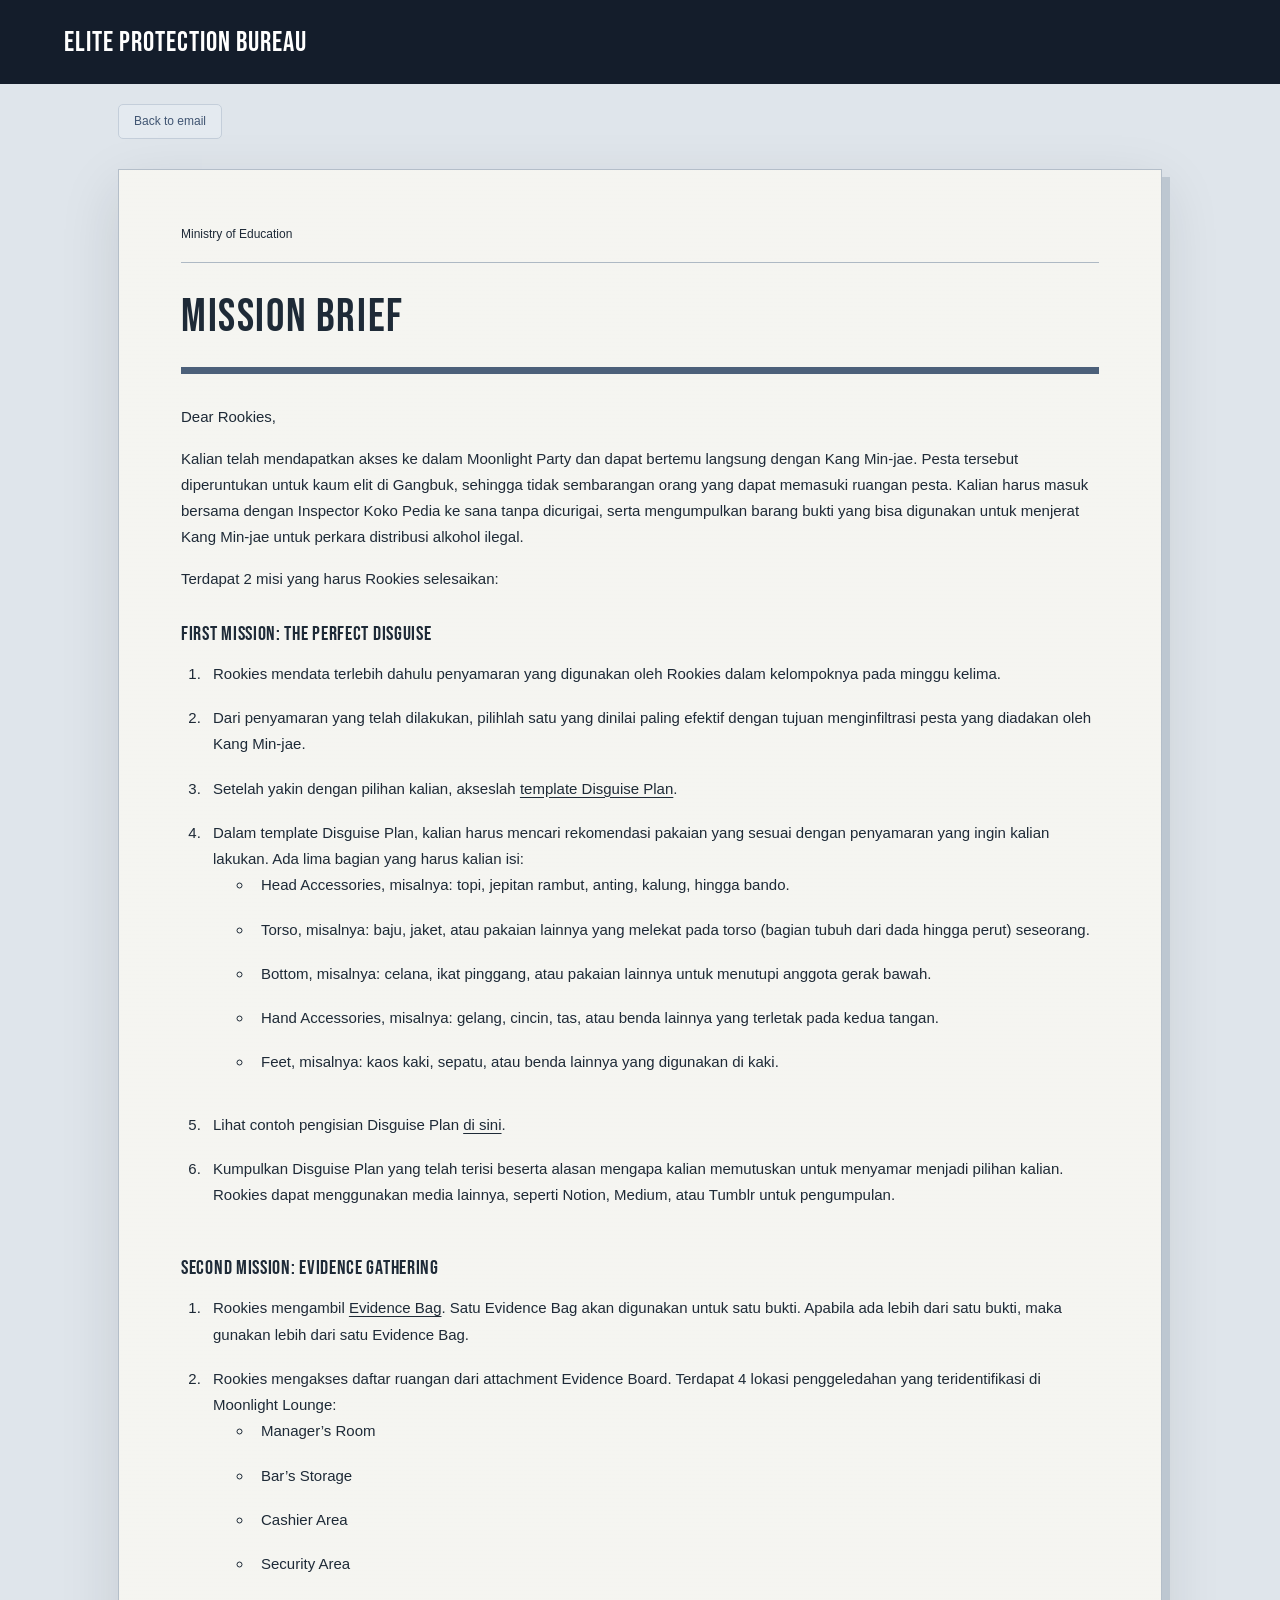
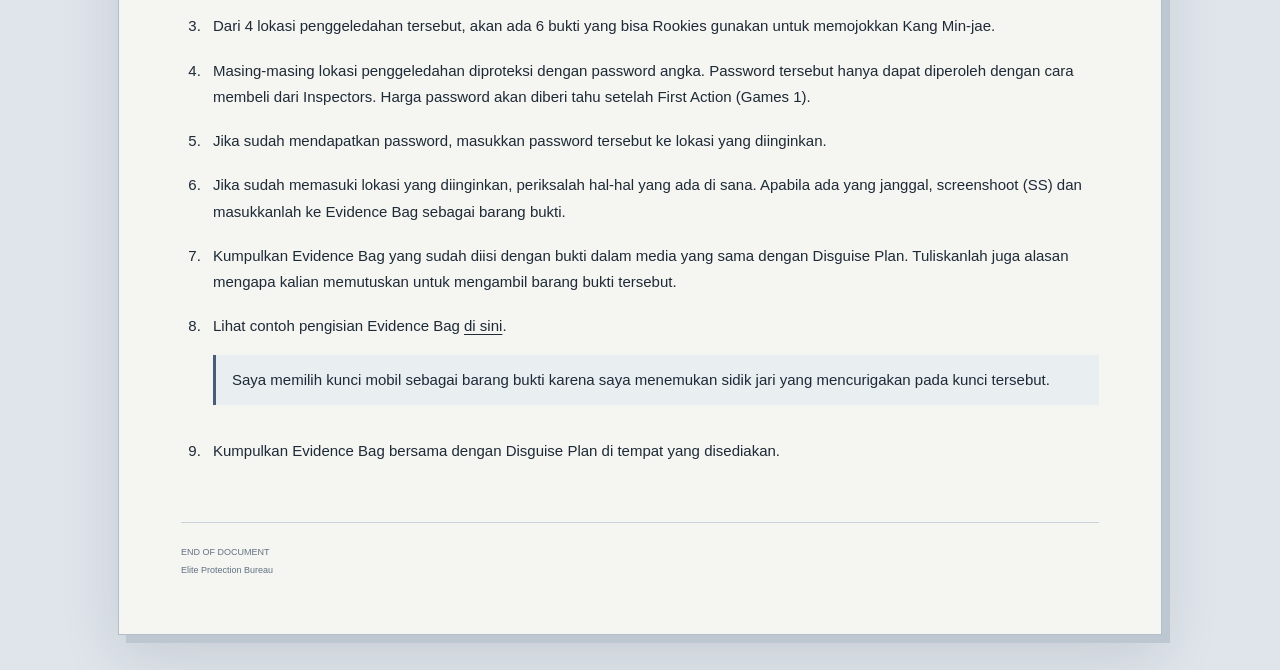
==== mission-brief.html @ 7bb14b02 "Add files via upload" ====
<!doctype html>
<html lang="id">
<head>
  <meta charset="utf-8">
  <meta name="viewport" content="width=device-width, initial-scale=1">
  <title>Mission Brief - Elite Protection Bureau</title>
  <link rel="stylesheet" href="style.css">
</head>
<body>
  <header><a href="index.html" class="brand"><span>Elite Protection Bureau</span></a></header>
  <main class="document">
    <a class="back" href="index.html#gangbuk">Back to email</a>
    <div class="paper">
      <div class="docmeta">Ministry of Education</div>
      <h1>Mission Brief</h1><div class="rule"></div>
      <p>Dear Rookies,</p>
<p>Kalian telah mendapatkan akses ke dalam Moonlight Party dan dapat bertemu langsung dengan Kang Min-jae. Pesta tersebut diperuntukan untuk kaum elit di Gangbuk, sehingga tidak sembarangan orang yang dapat memasuki ruangan pesta. Kalian harus masuk bersama dengan Inspector Koko Pedia ke sana tanpa dicurigai, serta mengumpulkan barang bukti yang bisa digunakan untuk menjerat Kang Min-jae untuk perkara distribusi alkohol ilegal.</p>
<p>Terdapat 2 misi yang harus Rookies selesaikan:</p>
      <h2>First Mission: The Perfect Disguise</h2><ol class="instructions"><li>Rookies mendata terlebih dahulu penyamaran yang digunakan oleh Rookies dalam kelompoknya pada minggu kelima.</li><li>Dari penyamaran yang telah dilakukan, pilihlah satu yang dinilai paling efektif dengan tujuan menginfiltrasi pesta yang diadakan oleh Kang Min-jae.</li><li>Setelah yakin dengan pilihan kalian, akseslah <a class="textlink" href="https://drive.google.com/file/d/1L9ScygxoF6zuB1mwdqoxrnJUR7nCBZ0L/view?usp=sharing" target="_blank" rel="noopener">template Disguise Plan</a>.</li><li>Dalam template Disguise Plan, kalian harus mencari rekomendasi pakaian yang sesuai dengan penyamaran yang ingin kalian lakukan. Ada lima bagian yang harus kalian isi:<ul><li>Head Accessories, misalnya: topi, jepitan rambut, anting, kalung, hingga bando.</li><li>Torso, misalnya: baju, jaket, atau pakaian lainnya yang melekat pada torso (bagian tubuh dari dada hingga perut) seseorang.</li><li>Bottom, misalnya: celana, ikat pinggang, atau pakaian lainnya untuk menutupi anggota gerak bawah.</li><li>Hand Accessories, misalnya: gelang, cincin, tas, atau benda lainnya yang terletak pada kedua tangan.</li><li>Feet, misalnya: kaos kaki, sepatu, atau benda lainnya yang digunakan di kaki.</li></ul></li><li>Lihat contoh pengisian Disguise Plan <a class="textlink" href="https://drive.google.com/file/d/1jbkKzRZ14lFsRYveIfyS_Ub8p5sY_8SO/view?usp=sharing" target="_blank" rel="noopener">di sini</a>.</li><li>Kumpulkan Disguise Plan yang telah terisi beserta alasan mengapa kalian memutuskan untuk menyamar menjadi pilihan kalian. Rookies dapat menggunakan media lainnya, seperti Notion, Medium, atau Tumblr untuk pengumpulan.</li></ol>
      <h2>Second Mission: Evidence Gathering</h2><ol class="instructions"><li>Rookies mengambil <a class="textlink" href="https://drive.google.com/file/d/1de2OKf4mNOyyqEuaVNFqo8jwfo0HwIqU/view?usp=sharing" target="_blank" rel="noopener">Evidence Bag</a>. Satu Evidence Bag akan digunakan untuk satu bukti. Apabila ada lebih dari satu bukti, maka gunakan lebih dari satu Evidence Bag.</li><li>Rookies mengakses daftar ruangan dari attachment Evidence Board. Terdapat 4 lokasi penggeledahan yang teridentifikasi di Moonlight Lounge:<ul><li>Manager’s Room</li><li>Bar’s Storage</li><li>Cashier Area</li><li>Security Area</li></ul></li><li>Dari 4 lokasi penggeledahan tersebut, akan ada 6 bukti yang bisa Rookies gunakan untuk memojokkan Kang Min-jae.</li><li>Masing-masing lokasi penggeledahan diproteksi dengan password angka. Password tersebut hanya dapat diperoleh dengan cara membeli dari Inspectors. Harga password akan diberi tahu setelah First Action (Games 1).</li><li>Jika sudah mendapatkan password, masukkan password tersebut ke lokasi yang diinginkan.</li><li>Jika sudah memasuki lokasi yang diinginkan, periksalah hal-hal yang ada di sana. Apabila ada yang janggal, screenshoot (SS) dan masukkanlah ke Evidence Bag sebagai barang bukti.</li><li>Kumpulkan Evidence Bag yang sudah diisi dengan bukti dalam media yang sama dengan Disguise Plan. Tuliskanlah juga alasan mengapa kalian memutuskan untuk mengambil barang bukti tersebut.</li><li>Lihat contoh pengisian Evidence Bag <a class="textlink" href="https://drive.google.com/file/d/1eRiCb6piUPJ-LypG3esC5H9lQ0Cbd0ZK/view?usp=sharing" target="_blank" rel="noopener">di sini</a>.<blockquote>Saya memilih kunci mobil sebagai barang bukti karena saya menemukan sidik jari yang mencurigakan pada kunci tersebut.</blockquote></li><li>Kumpulkan Evidence Bag bersama dengan Disguise Plan di tempat yang disediakan.</li></ol>
      <div class="signature">END OF DOCUMENT<br>Elite Protection Bureau</div>
    </div>
  </main>
</body>
</html>
---- style.css ----
:root {
  --ink: #1e2a37;
  --navy: #141d2b;
  --muted: #617283;
  --line: #c9d2db;
  --pale: #edf1f5;
  --blue: #4c607a;
}
* {
  box-sizing: border-box;
}
body {
  margin: 0;
  color: var(--ink);
  background: #dfe5eb;
  font:
    15px/1.75 Arial,
    sans-serif;
}
a {
  color: inherit;
  text-decoration: none;
}
button,
input {
  font: inherit;
}
button,
a,
input {
  outline-offset: 5px;
}
button {
  cursor: pointer;
}
header {
  height: 84px;
  background: var(--navy);
  color: #fff;
  display: flex;
  align-items: center;
  justify-content: space-between;
  padding: 0 5vw;
}
.brand {
  font-size: 18px;
  letter-spacing: 3px;
  font-weight: bold;
}
.brand span {
  display: block;
  font-size: 9px;
  letter-spacing: 2.8px;
  color: #aab7c6;
  margin-left: 28px;
}
.classified {
  font-size: 10px;
  letter-spacing: 2px;
  border: 1px solid #617283;
  padding: 7px 13px;
}
footer {
  padding: 26px 5vw;
  display: flex;
  justify-content: space-between;
  color: #617283;
  font-size: 9px;
  letter-spacing: 2px;
}
.mailapp {
  max-width: 1400px;
  margin: 36px auto;
  min-height: 640px;
  display: grid;
  grid-template-columns: 235px 1fr;
  background: white;
  border: 1px solid var(--line);
  box-shadow: 0 16px 48px #1e2a3712;
}
aside {
  background: #e9eef3;
  border-right: 1px solid var(--line);
  padding: 32px 22px;
  position: relative;
}
.eyebrow {
  font-size: 9px;
  letter-spacing: 2px;
  color: var(--muted);
}
aside h2 {
  font-size: 27px;
  margin: 15px 0 30px;
}
.folder {
  background: #4c607a;
  color: white;
  padding: 12px 16px;
  border-radius: 3px;
}
.folder b {
  float: right;
  font-size: 12px;
}
.asidebottom {
  position: absolute;
  bottom: 30px;
  font-size: 10px;
  letter-spacing: 1px;
}
.asidebottom small {
  font-size: 9px;
  letter-spacing: 0;
}
.mailmain {
  padding: 32px 40px;
}
.mailtop {
  display: flex;
  align-items: center;
  justify-content: space-between;
  border-bottom: 1px solid var(--line);
  padding-bottom: 24px;
}
.mailtop h1 {
  font-size: 25px;
  margin: 0;
}
.mailtop small {
  font-size: 9px;
  margin-left: 14px;
  letter-spacing: 2px;
  color: var(--muted);
}
.mailtop > span {
  font-size: 9px;
  letter-spacing: 1px;
  color: var(--muted);
}
.mailrow {
  width: 100%;
  display: flex;
  align-items: center;
  gap: 18px;
  text-align: left;
  background: var(--pale);
  border: 1px solid var(--line);
  border-left: 3px solid var(--blue);
  padding: 25px;
  margin-top: 26px;
  color: var(--ink);
}
.mailrow:hover {
  background: #e1e8f0;
}
.avatar {
  display: grid;
  place-items: center;
  width: 44px;
  height: 44px;
  flex-shrink: 0;
  background: #dbe2ea;
  color: #4c607a;
  border: 1px solid #bdc9d6;
  font-size: 12px;
  font-weight: bold;
  border-radius: 50%;
}
.mailrow strong,
.mailrow b,
.mailrow small {
  display: block;
}
.mailrow strong {
  font-size: 11px;
  color: var(--muted);
}
.mailrow b {
  font-size: 16px;
  margin: 4px 0;
}
.mailrow small {
  font-size: 12px;
  color: var(--muted);
}
.rowarrow {
  margin-left: auto;
  font-size: 22px;
}
.back {
  background: none;
  border: 0;
  padding: 0;
  color: var(--muted);
  font-size: 12px;
  display: inline-block;
  margin: 20px 0 30px;
}
article h1 {
  font:
    42px/1.18 Georgia,
    serif;
  margin: 14px 0 26px;
}
.sender {
  display: flex;
  gap: 13px;
  align-items: center;
  border-bottom: 1px solid var(--line);
  padding-bottom: 23px;
}
.sender strong {
  font-size: 12px;
}
.sender small {
  display: block;
  font-size: 11px;
  color: var(--muted);
}
.badge {
  margin-left: auto;
  font-size: 9px;
  letter-spacing: 1px;
  border: 1px solid var(--line);
  padding: 4px 9px;
}
.mailbody {
  max-width: 850px;
  padding: 14px 0 24px;
}
.mailbody p {
  margin: 22px 0;
}
.attachmentheading {
  border-top: 1px solid var(--line);
  padding-top: 22px;
  font-size: 10px;
  letter-spacing: 2px;
}
.attachmentheading span {
  float: right;
  color: var(--muted);
}
.attachments {
  display: grid;
  grid-template-columns: repeat(2, 1fr);
  gap: 14px;
  margin-top: 17px;
}
.attachment {
  border: 1px solid var(--line);
  padding: 19px;
  background: #f6f8fa;
  display: grid;
  grid-template-columns: 35px 1fr;
  gap: 3px 12px;
}
.attachment:hover {
  border-color: var(--blue);
  background: #edf1f5;
}
.fileicon {
  grid-row: span 3;
  border: 1px solid #b7c3d0;
  height: 38px;
  display: grid;
  place-items: center;
  font-size: 11px;
}
.attachment strong {
  font-size: 12px;
}
.attachment small {
  font-size: 11px;
  color: var(--muted);
}
.filetype {
  font-size: 8px;
  letter-spacing: 1.4px;
  color: var(--blue);
  margin-top: 6px;
}
.document {
  max-width: 1100px;
  margin: 0 auto;
  padding: 0 28px 35px;
}
.paper {
  position: relative;
  background: #f5f5f1;
  padding: 55px 62px;
  box-shadow:
    8px 8px 0 #bdc7d1,
    0 20px 55px #141d2b20;
  border: 1px solid #b4bec9;
  background-image: repeating-linear-gradient(0deg, transparent, transparent 3px, #1e2a3702 4px);
}
.docmeta {
  font: 9px/1.6 monospace;
  letter-spacing: 2px;
  border-bottom: 1px solid #aeb9c4;
  padding-bottom: 18px;
  display: flex;
  justify-content: space-between;
}
.paper h1 {
  font:
    42px/1.18 Georgia,
    serif;
  margin: 45px 0 22px;
}
.stamp {
  position: absolute;
  right: 58px;
  top: 110px;
  border: 2px solid #617283;
  color: #617283;
  font: 10px monospace;
  letter-spacing: 2px;
  transform: rotate(-8deg);
  padding: 6px;
}
.rule {
  height: 7px;
  background: var(--blue);
  margin-bottom: 30px;
}
.paper p {
  font-family: Georgia, serif;
  font-size: 16px;
}
.signature {
  font: 9px/2 monospace;
  letter-spacing: 2px;
  border-top: 1px solid var(--line);
  margin-top: 40px;
  padding-top: 20px;
  color: var(--muted);
}
.note {
  color: var(--muted);
  font: 12px/1.7 Arial !important;
}
.paper h2 {
  font:
    20px Georgia,
    serif;
  margin: 30px 0 15px;
}
.paper h2 small {
  font: 9px Arial;
  letter-spacing: 1px;
  margin-left: 12px;
}
.tablewrap {
  overflow-x: auto;
}
table {
  border-collapse: collapse;
  width: 100%;
  font-size: 11px;
  line-height: 1.6;
}
th {
  text-align: left;
  background: var(--blue);
  color: #fff;
  font-size: 9px;
  letter-spacing: 0.7px;
  padding: 12px;
}
td {
  padding: 12px;
  border-bottom: 1px solid var(--line);
  min-width: 100px;
}
tbody tr:nth-child(even) {
  background: #e7ebee;
}
[hidden] {
  display: none !important;
}
@media (max-width: 760px) {
  header {
    height: 73px;
    padding: 0 20px;
  }
  .brand {
    font-size: 14px;
    letter-spacing: 2px;
  }
  .brand span {
    font-size: 7px;
  }
  .classified {
    font-size: 7px;
    padding: 5px;
    letter-spacing: 1px;
  }
  .mailapp {
    margin: 16px;
    display: block;
    min-height: 70vh;
  }
  aside {
    padding: 16px;
    border-right: 0;
    border-bottom: 1px solid var(--line);
  }
  aside h2,
  .asidebottom,
  aside .eyebrow {
    display: none;
  }
  .folder {
    padding: 8px 13px;
  }
  .mailmain {
    padding: 22px 18px;
  }
  .mailtop small,
  .mailtop > span {
    display: none;
  }
  .mailrow {
    padding: 17px 12px;
    gap: 11px;
  }
  .mailrow small {
    display: none;
  }
  .mailrow b {
    font-size: 14px;
  }
  article h1 {
    font-size: 32px;
  }
  .badge {
    display: none;
  }
  .attachments {
    grid-template-columns: 1fr;
  }
  .mailbody {
    font-size: 14px;
  }
  .document {
    padding: 0 15px 30px;
  }
  .paper {
    padding: 30px 22px;
  }
  .docmeta {
    font-size: 7px;
    gap: 10px;
    letter-spacing: 1px;
  }
  .paper h1 {
    font-size: 30px;
    margin-top: 55px;
  }
  .stamp {
    top: 90px;
    right: 22px;
    font-size: 8px;
  }
  .paper p {
    font-size: 15px;
  }
}
body,
button,
input,
table,
.paper p {
  font-family: Helvetica, "Helvetica Neue", Arial, sans-serif;
}
h1,
h2,
article h1,
.paper h1,
.paper h2,
.brand {
  font-family: "Helvetica Neue", Helvetica, Arial, sans-serif;
  font-weight: 400;
  letter-spacing: 1px;
}
.brand {
  display: flex;
  align-items: center;
  gap: 16px;
  font-size: 28px;
  letter-spacing: 2px;
}
.brand img {
  width: 46px;
  height: 46px;
  object-fit: contain;
}
.brand span {
  display: inline;
  font-size: inherit;
  margin: 0;
  color: #fff;
  letter-spacing: inherit;
}
.mailrow {
  background: white;
  border-left: 0;
  border-right: 0;
  border-top: 0;
  border-bottom: 1px solid #d6dde5;
  margin: 0;
  padding: 17px 12px;
}
.mailrow > span {
  display: grid;
  grid-template-columns: 190px 1fr;
  gap: 20px;
  width: 100%;
}
.mailrow strong {
  font-size: 13px;
  color: var(--ink);
}
.mailrow b {
  font-size: 14px;
  font-weight: 400;
  margin: 0;
}
.mailtop {
  padding-bottom: 18px;
}
.sender {
  display: block;
}
.sender small {
  margin-top: 3px;
}
.mailtop h1 {
  font-size: 30px;
}
.attachmentheading {
  font-size: 12px;
  letter-spacing: 0;
  text-transform: none;
}
.attachments {
  grid-template-columns: repeat(4, minmax(0, 1fr));
}
.attachment {
  display: flex;
  flex-direction: column;
  gap: 16px;
  padding: 20px 15px;
  background: white;
  min-height: 132px;
}
.attachment svg {
  width: 32px;
  height: 38px;
  fill: #e5ebf1;
  stroke: #8d9dae;
  stroke-width: 1.3;
}
.attachment strong {
  font-weight: 400;
  line-height: 1.5;
}
.docmeta {
  justify-content: flex-start;
}
.paper h1 {
  margin-top: 28px;
  font-size: 46px;
}
.paper p {
  font-size: 15px;
}
.instructions {
  padding-left: 24px;
}
.instructions li {
  padding: 0 0 18px 8px;
}
.mailapp {
  margin-bottom: 36px;
}
@media (max-width: 760px) {
  .brand {
    font-size: 22px;
    gap: 11px;
  }
  .brand img {
    width: 36px;
    height: 36px;
  }
  .brand span {
    font-size: 22px;
  }
  .mailrow > span {
    display: block;
  }
  .mailrow strong {
    margin-bottom: 6px;
  }
  .attachments {
    grid-template-columns: repeat(2, minmax(0, 1fr));
  }
  .attachment {
    min-height: 135px;
  }
  .paper h1 {
    font-size: 36px;
    margin-top: 25px;
  }
  .instructions li {
    padding-left: 4px;
  }
  .example {
    padding: 15px;
  }
  .paper h2 {
    font-size: 27px;
  }
}
@media (max-width: 380px) {
  .attachments {
    grid-template-columns: 1fr;
  }
  .brand span {
    font-size: 19px;
  }
}

.back {
  display: inline-flex;
  align-items: center;
  justify-content: center;
  background: #e4eaf0;
  color: #405572;
  border: 1px solid #c4ceda;
  border-radius: 5px;
  padding: 8px 15px;
  font-family: Helvetica, "Helvetica Neue", Arial, sans-serif;
  font-size: 12px;
  line-height: 1.4;
}
.back:hover {
  background: #d7e0e9;
}
.docmeta {
  font-family: Helvetica, "Helvetica Neue", Arial, sans-serif;
  font-size: 12px;
  letter-spacing: 0;
  text-transform: none;
}
.signature {
  font-family: Helvetica, "Helvetica Neue", Arial, sans-serif;
  letter-spacing: 0;
}
.email-subject {
  display: flex;
  align-items: center;
  gap: 15px;
  margin: 4px 0 30px;
}
.email-subject h1 {
  font-family: Helvetica, "Helvetica Neue", Arial, sans-serif;
  font-size: 28px;
  font-weight: 400;
  line-height: 1.35;
  letter-spacing: 0;
  margin: 0;
}
.inbox-chip {
  font-size: 11px;
  background: #e5e7e8;
  border-radius: 4px;
  color: #55616b;
  padding: 1px 7px;
  flex-shrink: 0;
}
.sender {
  padding: 0 0 26px;
  line-height: 1.6;
  border-bottom: 0;
}
.sender-line {
  display: flex;
  align-items: center;
  gap: 7px;
  flex-wrap: wrap;
}
.sender-line strong {
  font-size: 15px;
}
.sender-line > span,
.recipient-line {
  font-size: 13px;
  color: #67727e;
}
.recipient-line {
  margin-top: 4px;
}
.recipient-line span {
  margin-left: 5px;
}
.mailbody {
  padding-top: 0;
}
.attachmentheading {
  font-size: 14px;
  font-weight: 600;
  border-top: 1px dotted #d0d6dc;
  padding-top: 18px;
}
.attachment {
  height: 150px;
  background: white;
  position: relative;
  border: 1px solid #e0e4e8;
  border-radius: 0;
  align-items: center;
  justify-content: center;
  gap: 13px;
  text-align: center;
  padding: 18px 12px;
}
.attachment:after {
  content: "";
  position: absolute;
  right: 0;
  bottom: 0;
  width: 0;
  height: 0;
  border-left: 18px solid transparent;
  border-bottom: 18px solid #c8cdd2;
}
.attachment svg {
  height: 45px;
  width: 40px;
}
.attachment strong {
  font-size: 12px;
}
@media (max-width: 760px) {
  .email-subject {
    align-items: flex-start;
    gap: 10px;
  }
  .email-subject h1 {
    font-size: 23px;
    line-height: 1.3;
  }
  .inbox-chip {
    margin-top: 5px;
  }
  .sender-line {
    gap: 2px;
  }
  .sender-line strong {
    font-size: 14px;
  }
  .sender-line > span {
    font-size: 11px;
  }
  .docmeta {
    font-size: 11px;
    letter-spacing: 0;
  }
}

/* Gangbuk investigation */
:root {
  --epb-100: #bcc6d4;
  --epb-200: #a8b2c1;
  --epb-300: #8f9baf;
  --epb-400: #7a8a9b;
  --epb-500: #637284;
  --epb-600: #4b5c78;
  --epb-700: #3a4a61;
  --epb-800: #2b3a48;
  --epb-900: #1e2a38;
  --epb-950: #131b2b;
}
:focus-visible { outline: 2px solid currentColor; }
.mailrow:not(.read-mail):not(.is-read) { border-left: 3px solid var(--epb-600); background: #edf1f5; }
.mailrow:not(.read-mail):not(.is-read) b { font-weight: 700; }
.mailrow.read-mail, .mailrow.read-mail:hover { background: #f6f8fa; color: var(--muted); cursor: default; }
.mailrow.read-mail strong { color: var(--muted); }
.gangbuk-attachments { grid-template-columns: repeat(2, minmax(0, 170px)); }
.textlink, .filelink, .detail-parent { text-decoration: underline; text-underline-offset: 3px; }
.paper blockquote { border-left: 3px solid var(--epb-600); margin-inline: 0; padding: 12px 16px; background: #e9eef1; }

.investigation {
  width: min(1240px, 100% - 40px);
  margin: auto;
  padding-bottom: 40px;
}
.board {
  color: #f0f3f7;
  background: radial-gradient(ellipse at 70% 0, #4b5c7866, transparent 65%),
    repeating-linear-gradient(118deg, #bcc6d407 0 1px, transparent 1px 5px),
    var(--epb-900);
  border: 1px solid var(--epb-600);
  box-shadow: 0 18px 40px #131b2b29;
  padding: clamp(16px, 4vw, 46px);
}
.board-heading {
  display: flex;
  justify-content: space-between;
  align-items: flex-start;
  flex-wrap: wrap;
  gap: 15px;
  border-bottom: 1px solid var(--epb-500);
  padding-bottom: 22px;
  margin-bottom: 26px;
}
.case-label, .access-kicker, .record-top, .record-meta {
  font-size: 11px;
  letter-spacing: .14em;
  font-weight: 700;
}
.case-label { color: var(--epb-100); }
.board h1, .access h1 {
  font-size: clamp(29px, 5.5vw, 51px);
  font-weight: 700;
  line-height: 1.15;
  letter-spacing: -.035em;
  margin: 8px 0;
}
.board-heading p, .board-instruction { color: #d5dde7; margin: 0; }
.board h2 { font-size: 21px; font-weight: 700; letter-spacing: 0; margin: 0 0 4px; }
.pin-grid {
  display: grid;
  grid-template-columns: repeat(auto-fit, minmax(min(100%, 205px), 1fr));
  gap: 18px;
  margin-top: 20px;
}
.pin-card {
  color: var(--epb-950);
  background: linear-gradient(145deg,#edf1f5,var(--epb-100));
  border: 1px solid var(--epb-200);
  position: relative;
  display: flex;
  gap: 12px;
  align-items: center;
  min-height: 105px;
  padding: 18px 14px;
  box-shadow: 0 5px 12px #131b2b66;
  transition: transform .15s ease, background .15s ease;
}
.pin-card::before {
  content: "";
  position: absolute;
  top: 5px;
  left: calc(50% - 4px);
  width: 8px;
  height: 8px;
  border-radius: 50%;
  background: var(--epb-600);
  box-shadow: 1px 2px 3px #131b2b55, inset 0 1px 2px var(--epb-200);
}
.pin-card:hover, .pin-card:focus-visible { background: #f6f8fb; transform: translateY(-2px); }
.pin-card:focus-visible, .notes :focus-visible { outline-color: #fff; }
.pin-card small, .pin-card strong, .room-status { display: block; }
.pin-card small { color: var(--epb-600); font-weight: 700; font-size: 10px; letter-spacing: .07em; }
.pin-card strong { font-size: 15px; line-height: 1.3; margin: 3px 0; }
.room-status { font-size: 11px; color: var(--epb-700); }
.pin-icon {
  width: 42px;
  height: 48px;
  flex: 0 0 42px;
  color: var(--epb-600);
  background: #ffffff65;
  display: grid;
  place-items: center;
}
.pin-icon svg { width: 25px; }
.notes { margin-top: 30px; padding-top: 20px; border-top: 1px solid var(--epb-500); }
#note-count { color: var(--epb-100); font-size: 12px; margin-left: 5px; }
#notes-list { display: grid; grid-template-columns: repeat(auto-fit, minmax(min(100%, 240px), 1fr)); gap: 12px; margin-top: 12px; }
.note-card { background: var(--epb-100); color: var(--epb-950); border-top: 4px solid var(--epb-400); padding: 14px; }
.note-card p { margin: 0 0 8px; white-space: pre-wrap; overflow-wrap: anywhere; }
.note-card small { color: var(--epb-700); display: block; margin-bottom: 8px; }
.note-card .back { margin: 4px 6px 0 0; }
.note-empty { color: #d5dde7; margin: 0; }
.access {
  color: #edf1f5;
  background: radial-gradient(ellipse at top, var(--epb-700), var(--epb-950) 80%);
  border: 1px solid var(--epb-500);
  max-width: 590px;
  margin: 0 auto;
  text-align: center;
  padding: clamp(14px, 4vw, 40px);
  box-shadow: 0 15px 40px #131b2b33;
}
.access h1 { font-size: clamp(26px, 5vw, 41px); }
.access > p { color: #d5dde7; margin-top: 9px; }
.access-kicker { display: flex; align-items: center; justify-content: center; gap: 8px; color: var(--epb-100); }
.access-kicker svg { width: 18px; }
.keypad {
  width: min(270px, 100%);
  margin: 22px auto 0;
  padding: 20px;
  text-align: left;
  border: 1px solid var(--epb-400);
  border-radius: 23px 8px 23px 8px;
  background: repeating-linear-gradient(125deg, #bcc6d409 0 6px, transparent 7px 25px),
    linear-gradient(155deg, var(--epb-600), var(--epb-800));
  box-shadow: inset 0 0 12px #bcc6d437, 0 12px 25px #131b2b99;
}
.keypad label { font-size: 11px; letter-spacing: .17em; font-weight: 700; }
.keypad input {
  width: 100%;
  background: var(--epb-950);
  color: white;
  border: 1px solid var(--epb-400);
  padding: 6px 8px;
  margin: 4px 0 13px;
  letter-spacing: .25em;
  text-align: center;
  font-size: 20px;
}
.keypad input::placeholder { color: var(--epb-300); }
.key-grid { display: grid; grid-template-columns: repeat(3, 1fr); gap: 9px; }
.key-grid button {
  color: #fff;
  border-radius: 50%;
  border: 1px solid var(--epb-300);
  background: #131b2b66;
  justify-self: center;
  width: 48px;
  height: 48px;
  font-weight: 700;
}
.key-grid button:hover, .key-grid button:active { background: var(--epb-600); }
.key-grid button[type=submit] { background: var(--epb-100); color: var(--epb-950); }
#access-status { min-height: 1.5em; margin: 10px 0 0; text-align: center; font-size: 12px; }
.record-dialog {
  width: min(800px, 100% - 24px);
  max-height: 89vh;
  max-height: 89dvh;
  border: 1px solid var(--epb-500);
  border-radius: 6px;
  color: var(--epb-950);
  background: #e9eef4;
  padding: 0;
  box-shadow: 0 24px 80px #131b2b80;
  overflow: auto;
}
.record-dialog::backdrop { background: #131b2bbb; }
.record-top {
  display: flex;
  align-items: center;
  justify-content: space-between;
  color: #fff;
  background: var(--epb-800);
  padding: 7px 18px;
  position: sticky;
  top: 0;
  z-index: 1;
}
.record-top button { color: #fff; background: transparent; border: 1px solid var(--epb-300); border-radius: 50%; width: 36px; height: 36px; font-size: 20px; }
#record-body { padding: 18px clamp(13px, 4vw, 32px) 24px; }
#record-body h2 { margin: 0 0 10px; font-size: clamp(22px, 4vw, 32px); line-height: 1.25; font-weight: 700; letter-spacing: -.02em; }
#record-body h3 { font-size: 14px; margin: 14px 0 5px; }
.record-content { background: #f7f9fc; border: 1px solid var(--epb-100); padding: clamp(10px, 3vw, 22px); overflow-wrap: anywhere; }
.record-content p:first-child { margin-top: 0; }
.record-content > :last-child { margin-bottom: 0; }
.record-content ::selection { background: var(--epb-200); color: var(--epb-950); }
.detail-parent { display: inline-block; margin-bottom: 10px; font-size: 12px; }
.record-bottom { border-top: 1px solid var(--epb-100); padding: 10px 18px; }
.record-bottom .back, .record-actions .back { margin: 0 6px 0 0; }
#note-status { margin-top: 2px; font-size: 12px; }
.table-scroll { overflow-x: auto; max-width: 100%; }
.record-content table { font-size: 13px; }
.record-content th { font-size: 11px; }
.record-content th, .record-content td { padding: 8px; min-width: 72px; }
.fields { margin: 0; }
.fields > div { display: grid; grid-template-columns: minmax(106px, 1fr) 2fr; gap: 8px; border-bottom: 1px solid #dce2e9; padding: 6px 0; }
.fields dt { color: var(--epb-700); font-weight: 700; }
.fields dd { margin: 0; }
.inspection { display: grid; grid-template-columns: repeat(2,minmax(0,1fr)); gap: 12px; }
.inspection section { padding: 12px; border: 1px solid var(--epb-200); }
.inspection svg { width: 19px; vertical-align: middle; }
.record-lines, .timeline, .chat-record { list-style: none; padding: 0; margin: 0; }
.record-lines li, .timeline li { padding: 6px 0; border-bottom: 1px solid #dce2e9; }
.timeline li { border-left: 2px solid var(--epb-500); padding-left: 12px; font-variant-numeric: tabular-nums; }
.chat-record li { background: #e9eef3; border: 1px solid #dce2e9; border-radius: 6px; margin-bottom: 8px; padding: 9px 12px; width: min(100%, 440px); }
.chat-record strong { display: block; font-size: 11px; color: var(--epb-700); }
.record-actions, .corridor { display: flex; flex-wrap: wrap; gap: 7px; align-items: center; }
.corridor span { background: #e9eef3; border: 1px solid var(--epb-200); padding: 3px 9px; }
@media (max-width: 580px) {
  .investigation { width: calc(100% - 24px); }
  .inspection { grid-template-columns: 1fr; }
  .mailtop #summary { display: block; margin-left: 0; }
}
@media (prefers-reduced-motion: reduce) {
  .pin-card { transition: none; }
}

@font-face {
  font-family: "Bebas Neue";
  src: url("assets/BebasNeue-Regular.ttf") format("truetype");
  font-weight: 400;
  font-display: swap;
}
.brand, h1, h2, article h1, .paper h1, .paper h2, .email-subject h1,
.board h1, .access h1, .board h2, #record-body h2 {
  font-family: "Bebas Neue", "Helvetica Neue", Helvetica, Arial, sans-serif;
  font-weight: 400;
  letter-spacing: .035em;
}
.mailtop h1 small {
  font-family: Helvetica, Arial, sans-serif;
}
.board h1, .access h1 { letter-spacing: .04em; }
.chat-record li { margin-left: 0; }
.chat-record li.outgoing { margin-left: auto; background: #dce4ed; }
.chat-record li.incoming { background: #f7f9fc; }
.chat-inbox {
  max-width: 520px;
  border: 1px solid var(--epb-200);
  border-radius: 10px;
  background: #fff;
  overflow: hidden;
}
.chat-inbox-title {
  padding: 10px 15px;
  background: var(--epb-800);
  color: white;
  font-weight: 700;
}
.chat-preview {
  display: grid;
  grid-template-columns: 38px minmax(0, 1fr) auto;
  gap: 10px;
  align-items: center;
  border-top: 1px solid #dce2e9;
  padding: 10px 14px;
}
.chat-preview:hover { background: #e9eef3; }
.chat-preview:focus-visible { outline-offset: -3px; }
.chat-preview small, .chat-preview strong { display: block; }
.chat-preview small { color: var(--epb-700); overflow: hidden; text-overflow: ellipsis; white-space: nowrap; }
.chat-avatar {
  display: grid;
  place-items: center;
  width: 36px;
  height: 36px;
  border-radius: 50%;
  background: #e9eef3;
  font-weight: 700;
}
.highlight-passage {
  display: inline;
  border: 0;
  background: transparent;
  color: inherit;
  padding: 0;
  text-align: left;
  font: inherit;
  cursor: pointer;
  overflow-wrap: anywhere;
}
.highlight-passage:hover { background: #e4ebf4; }
.highlight-passage[aria-pressed="true"] { background: #c3d3e7; box-shadow: inset 0 -2px #4b5c78; }
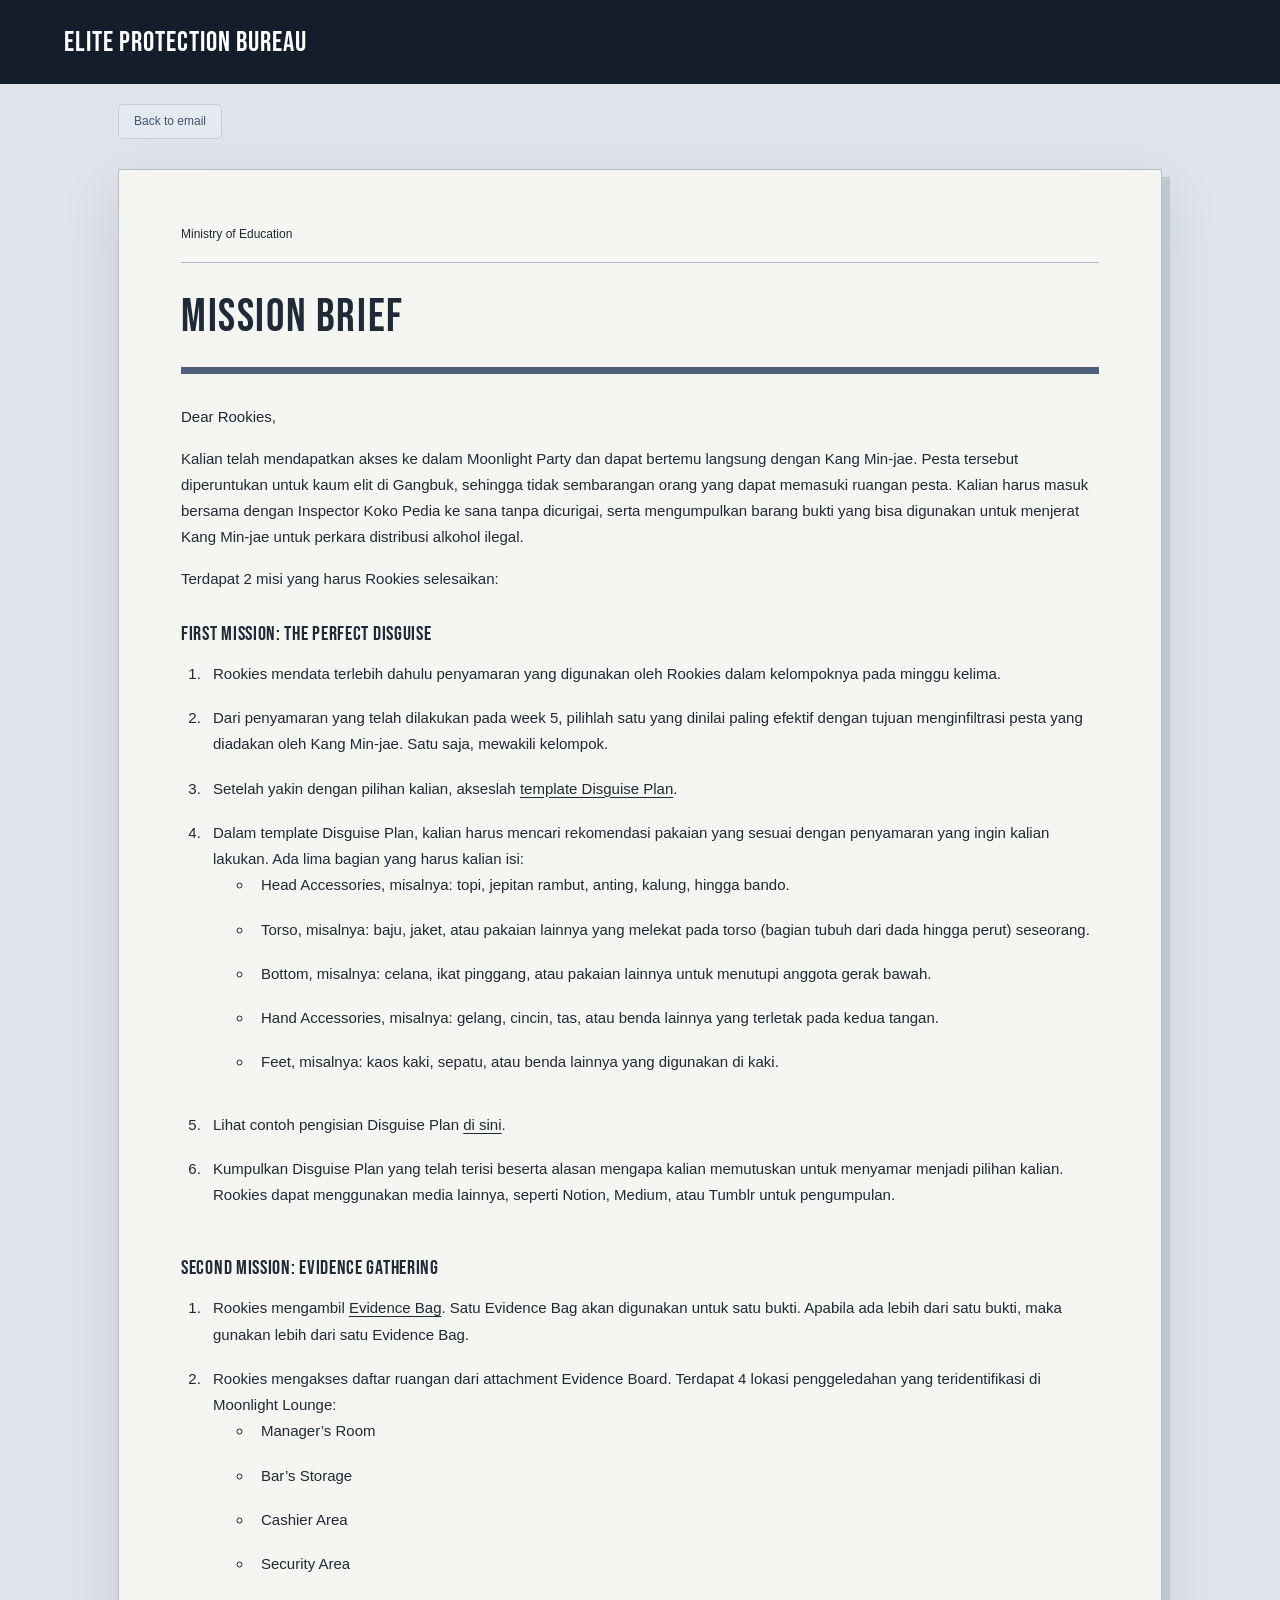
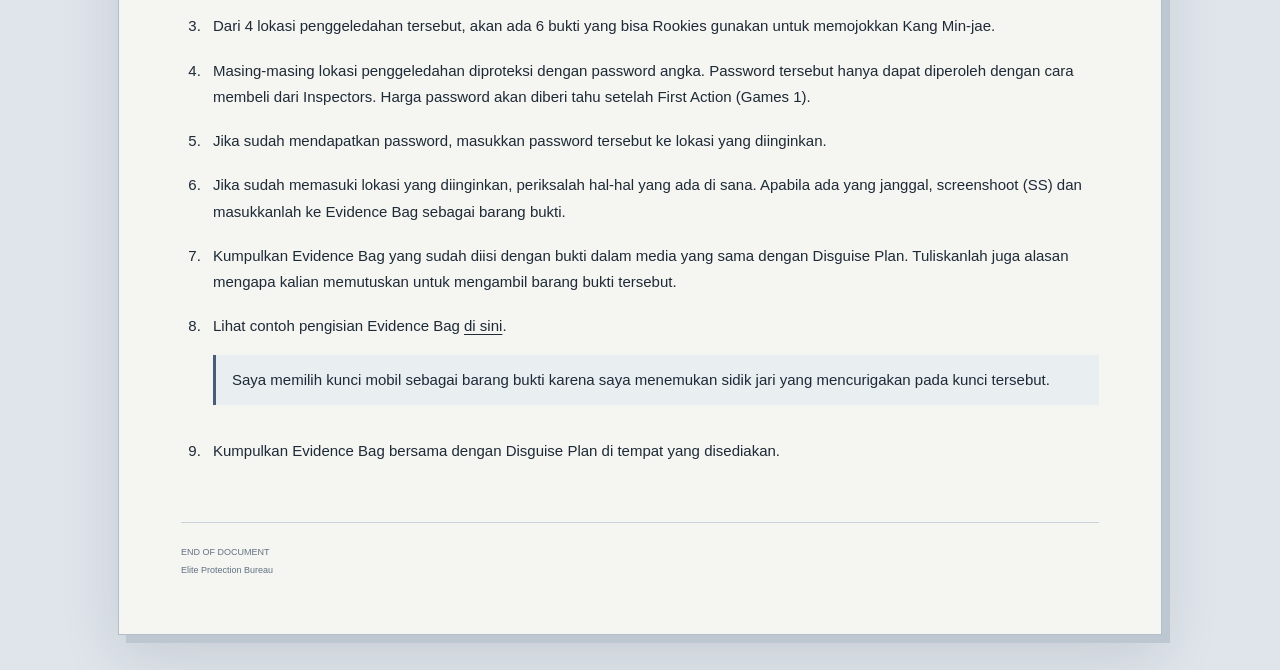
==== commit 284a1cf0: "Update mission-brief.html" ====
--- a/mission-brief.html
+++ b/mission-brief.html
@@ -16,7 +16,7 @@
       <p>Dear Rookies,</p>
 <p>Kalian telah mendapatkan akses ke dalam Moonlight Party dan dapat bertemu langsung dengan Kang Min-jae. Pesta tersebut diperuntukan untuk kaum elit di Gangbuk, sehingga tidak sembarangan orang yang dapat memasuki ruangan pesta. Kalian harus masuk bersama dengan Inspector Koko Pedia ke sana tanpa dicurigai, serta mengumpulkan barang bukti yang bisa digunakan untuk menjerat Kang Min-jae untuk perkara distribusi alkohol ilegal.</p>
 <p>Terdapat 2 misi yang harus Rookies selesaikan:</p>
-      <h2>First Mission: The Perfect Disguise</h2><ol class="instructions"><li>Rookies mendata terlebih dahulu penyamaran yang digunakan oleh Rookies dalam kelompoknya pada minggu kelima.</li><li>Dari penyamaran yang telah dilakukan, pilihlah satu yang dinilai paling efektif dengan tujuan menginfiltrasi pesta yang diadakan oleh Kang Min-jae.</li><li>Setelah yakin dengan pilihan kalian, akseslah <a class="textlink" href="https://drive.google.com/file/d/1L9ScygxoF6zuB1mwdqoxrnJUR7nCBZ0L/view?usp=sharing" target="_blank" rel="noopener">template Disguise Plan</a>.</li><li>Dalam template Disguise Plan, kalian harus mencari rekomendasi pakaian yang sesuai dengan penyamaran yang ingin kalian lakukan. Ada lima bagian yang harus kalian isi:<ul><li>Head Accessories, misalnya: topi, jepitan rambut, anting, kalung, hingga bando.</li><li>Torso, misalnya: baju, jaket, atau pakaian lainnya yang melekat pada torso (bagian tubuh dari dada hingga perut) seseorang.</li><li>Bottom, misalnya: celana, ikat pinggang, atau pakaian lainnya untuk menutupi anggota gerak bawah.</li><li>Hand Accessories, misalnya: gelang, cincin, tas, atau benda lainnya yang terletak pada kedua tangan.</li><li>Feet, misalnya: kaos kaki, sepatu, atau benda lainnya yang digunakan di kaki.</li></ul></li><li>Lihat contoh pengisian Disguise Plan <a class="textlink" href="https://drive.google.com/file/d/1jbkKzRZ14lFsRYveIfyS_Ub8p5sY_8SO/view?usp=sharing" target="_blank" rel="noopener">di sini</a>.</li><li>Kumpulkan Disguise Plan yang telah terisi beserta alasan mengapa kalian memutuskan untuk menyamar menjadi pilihan kalian. Rookies dapat menggunakan media lainnya, seperti Notion, Medium, atau Tumblr untuk pengumpulan.</li></ol>
+      <h2>First Mission: The Perfect Disguise</h2><ol class="instructions"><li>Rookies mendata terlebih dahulu penyamaran yang digunakan oleh Rookies dalam kelompoknya pada minggu kelima.</li><li>Dari penyamaran yang telah dilakukan pada week 5, pilihlah satu yang dinilai paling efektif dengan tujuan menginfiltrasi pesta yang diadakan oleh Kang Min-jae. Satu saja, mewakili kelompok.</li><li>Setelah yakin dengan pilihan kalian, akseslah <a class="textlink" href="https://drive.google.com/file/d/1L9ScygxoF6zuB1mwdqoxrnJUR7nCBZ0L/view?usp=sharing" target="_blank" rel="noopener">template Disguise Plan</a>.</li><li>Dalam template Disguise Plan, kalian harus mencari rekomendasi pakaian yang sesuai dengan penyamaran yang ingin kalian lakukan. Ada lima bagian yang harus kalian isi:<ul><li>Head Accessories, misalnya: topi, jepitan rambut, anting, kalung, hingga bando.</li><li>Torso, misalnya: baju, jaket, atau pakaian lainnya yang melekat pada torso (bagian tubuh dari dada hingga perut) seseorang.</li><li>Bottom, misalnya: celana, ikat pinggang, atau pakaian lainnya untuk menutupi anggota gerak bawah.</li><li>Hand Accessories, misalnya: gelang, cincin, tas, atau benda lainnya yang terletak pada kedua tangan.</li><li>Feet, misalnya: kaos kaki, sepatu, atau benda lainnya yang digunakan di kaki.</li></ul></li><li>Lihat contoh pengisian Disguise Plan <a class="textlink" href="https://drive.google.com/file/d/1jbkKzRZ14lFsRYveIfyS_Ub8p5sY_8SO/view?usp=sharing" target="_blank" rel="noopener">di sini</a>.</li><li>Kumpulkan Disguise Plan yang telah terisi beserta alasan mengapa kalian memutuskan untuk menyamar menjadi pilihan kalian. Rookies dapat menggunakan media lainnya, seperti Notion, Medium, atau Tumblr untuk pengumpulan.</li></ol>
       <h2>Second Mission: Evidence Gathering</h2><ol class="instructions"><li>Rookies mengambil <a class="textlink" href="https://drive.google.com/file/d/1de2OKf4mNOyyqEuaVNFqo8jwfo0HwIqU/view?usp=sharing" target="_blank" rel="noopener">Evidence Bag</a>. Satu Evidence Bag akan digunakan untuk satu bukti. Apabila ada lebih dari satu bukti, maka gunakan lebih dari satu Evidence Bag.</li><li>Rookies mengakses daftar ruangan dari attachment Evidence Board. Terdapat 4 lokasi penggeledahan yang teridentifikasi di Moonlight Lounge:<ul><li>Manager’s Room</li><li>Bar’s Storage</li><li>Cashier Area</li><li>Security Area</li></ul></li><li>Dari 4 lokasi penggeledahan tersebut, akan ada 6 bukti yang bisa Rookies gunakan untuk memojokkan Kang Min-jae.</li><li>Masing-masing lokasi penggeledahan diproteksi dengan password angka. Password tersebut hanya dapat diperoleh dengan cara membeli dari Inspectors. Harga password akan diberi tahu setelah First Action (Games 1).</li><li>Jika sudah mendapatkan password, masukkan password tersebut ke lokasi yang diinginkan.</li><li>Jika sudah memasuki lokasi yang diinginkan, periksalah hal-hal yang ada di sana. Apabila ada yang janggal, screenshoot (SS) dan masukkanlah ke Evidence Bag sebagai barang bukti.</li><li>Kumpulkan Evidence Bag yang sudah diisi dengan bukti dalam media yang sama dengan Disguise Plan. Tuliskanlah juga alasan mengapa kalian memutuskan untuk mengambil barang bukti tersebut.</li><li>Lihat contoh pengisian Evidence Bag <a class="textlink" href="https://drive.google.com/file/d/1eRiCb6piUPJ-LypG3esC5H9lQ0Cbd0ZK/view?usp=sharing" target="_blank" rel="noopener">di sini</a>.<blockquote>Saya memilih kunci mobil sebagai barang bukti karena saya menemukan sidik jari yang mencurigakan pada kunci tersebut.</blockquote></li><li>Kumpulkan Evidence Bag bersama dengan Disguise Plan di tempat yang disediakan.</li></ol>
       <div class="signature">END OF DOCUMENT<br>Elite Protection Bureau</div>
     </div>
